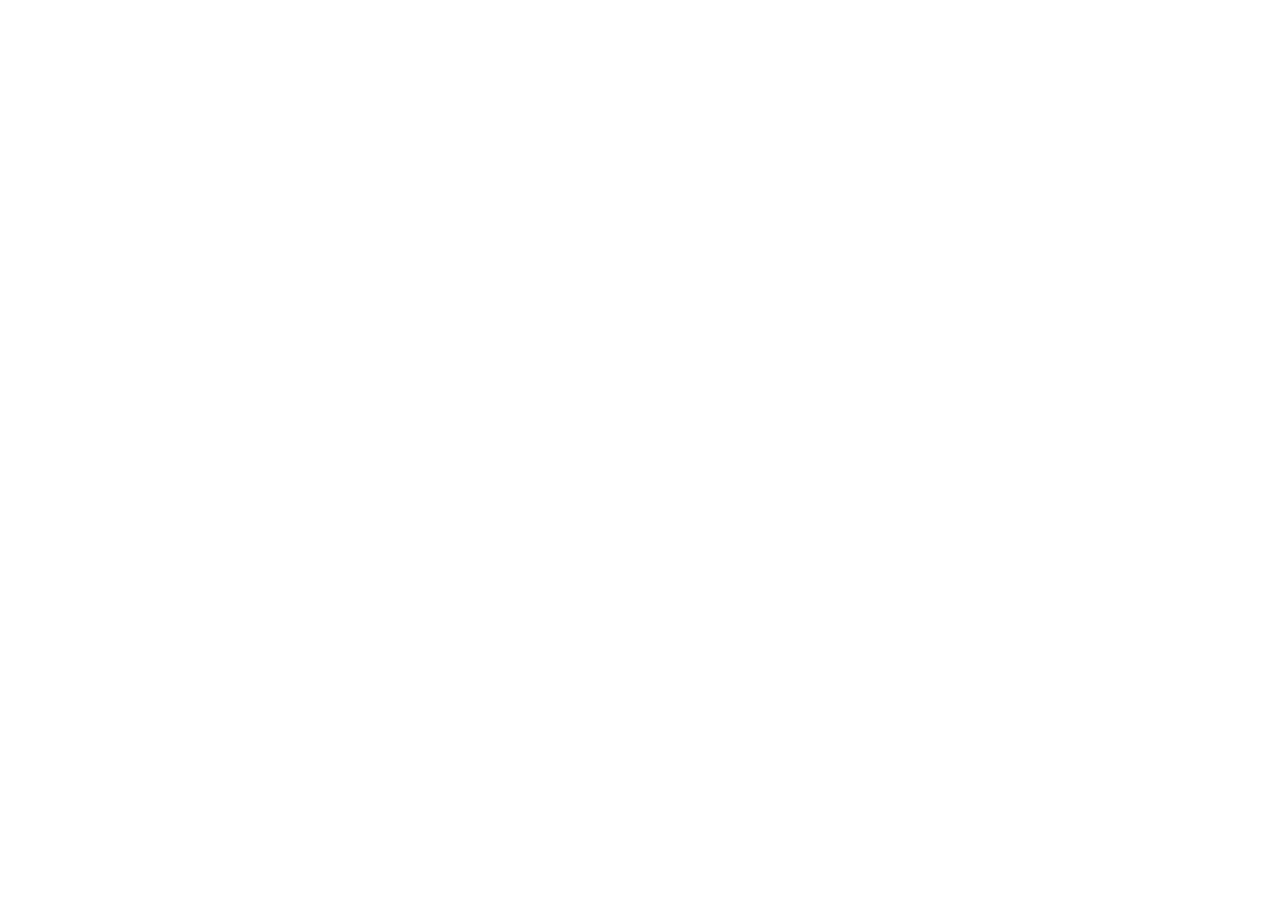
==== models/circle-of-confidence.html @ 65c9baf1 "home page" ====
<!DOCTYPE html>
<html lang="en">

<head>
    <meta charset="UTF-8">
    <meta name="viewport" content="width=device-width, initial-scale=1.0">
    <title>First Principles</title>

    <!-- FONTS -->
    <link rel="preconnect" href="https://fonts.googleapis.com">
    <link rel="preconnect" href="https://fonts.gstatic.com" crossorigin>
    <link href="https://fonts.googleapis.com/css2?family=Source+Serif+4:ital,opsz,wght@0,8..60,200..900;1,8..60,200..900&display=swap" rel="stylesheet">


    <link rel="stylesheet" href="css/style.css">
    <link rel="stylesheet" href="css/responsive.css">



</head>

<main>


</main>
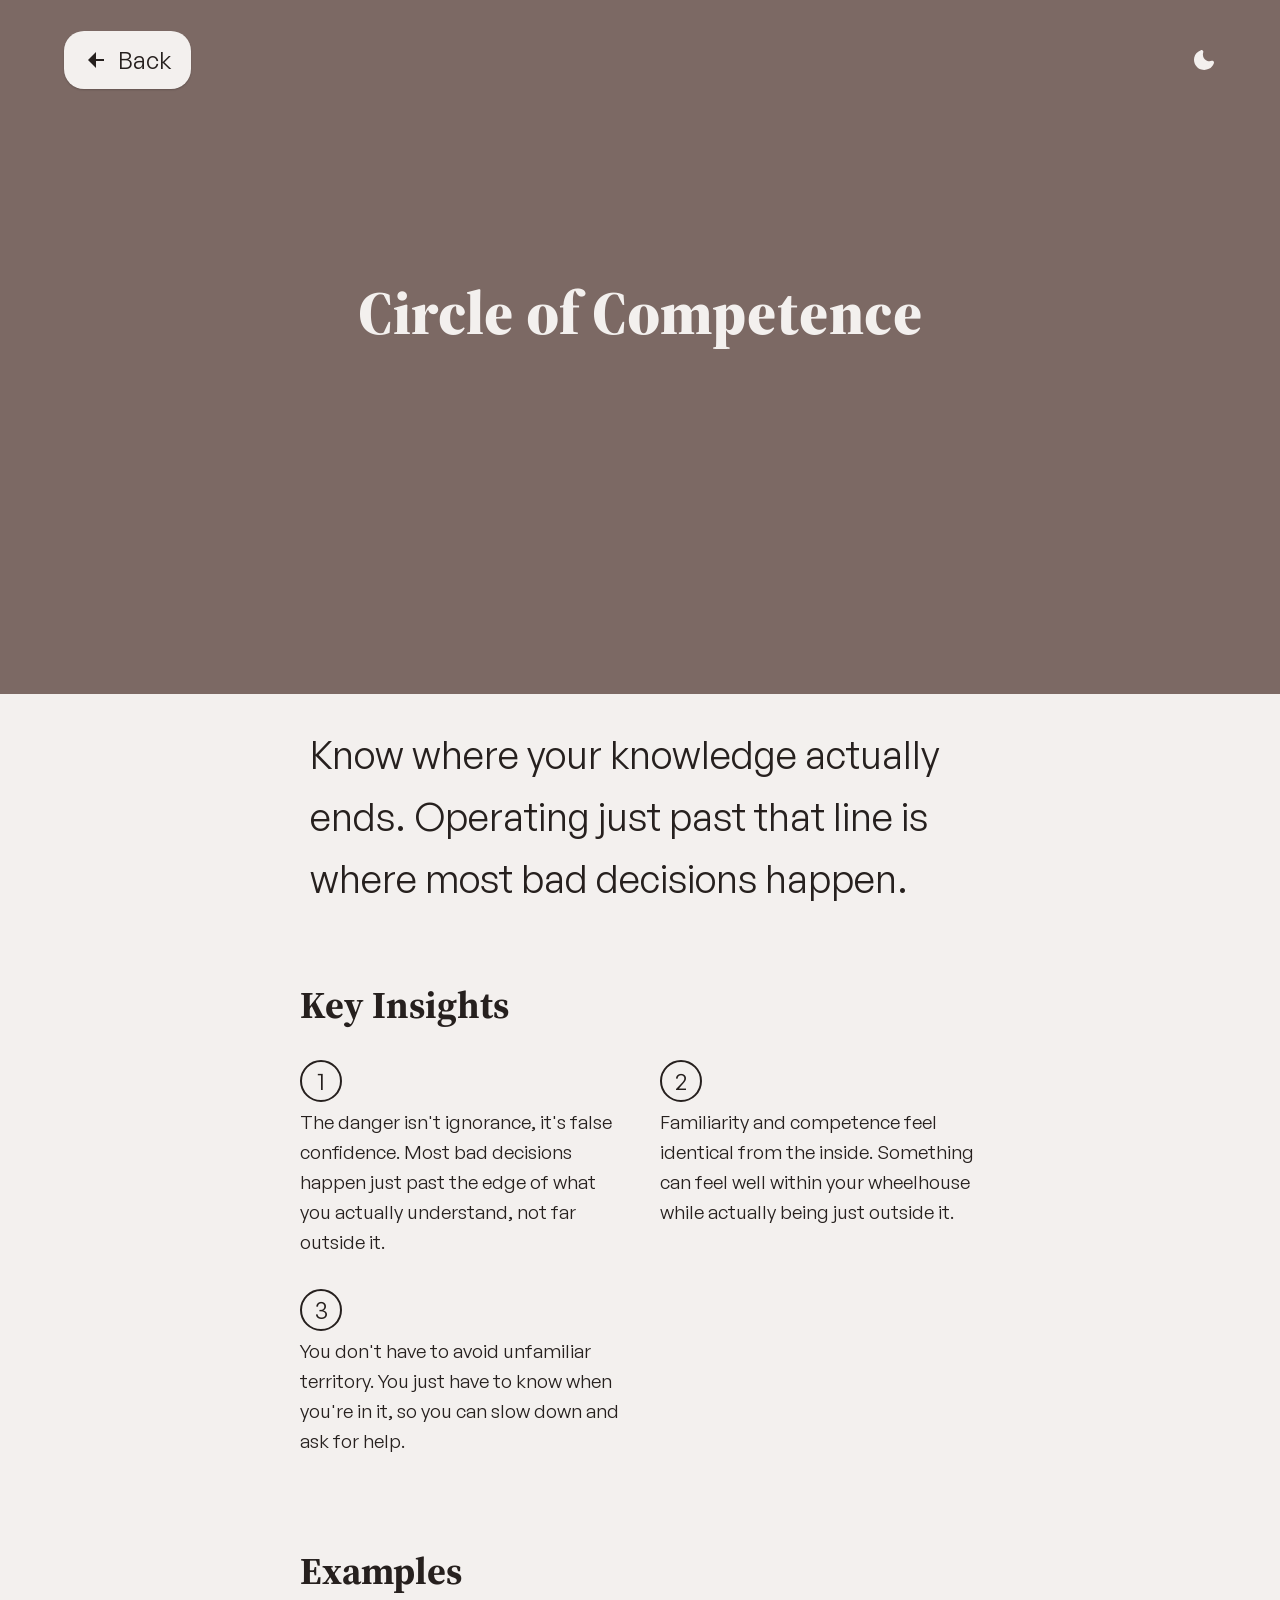
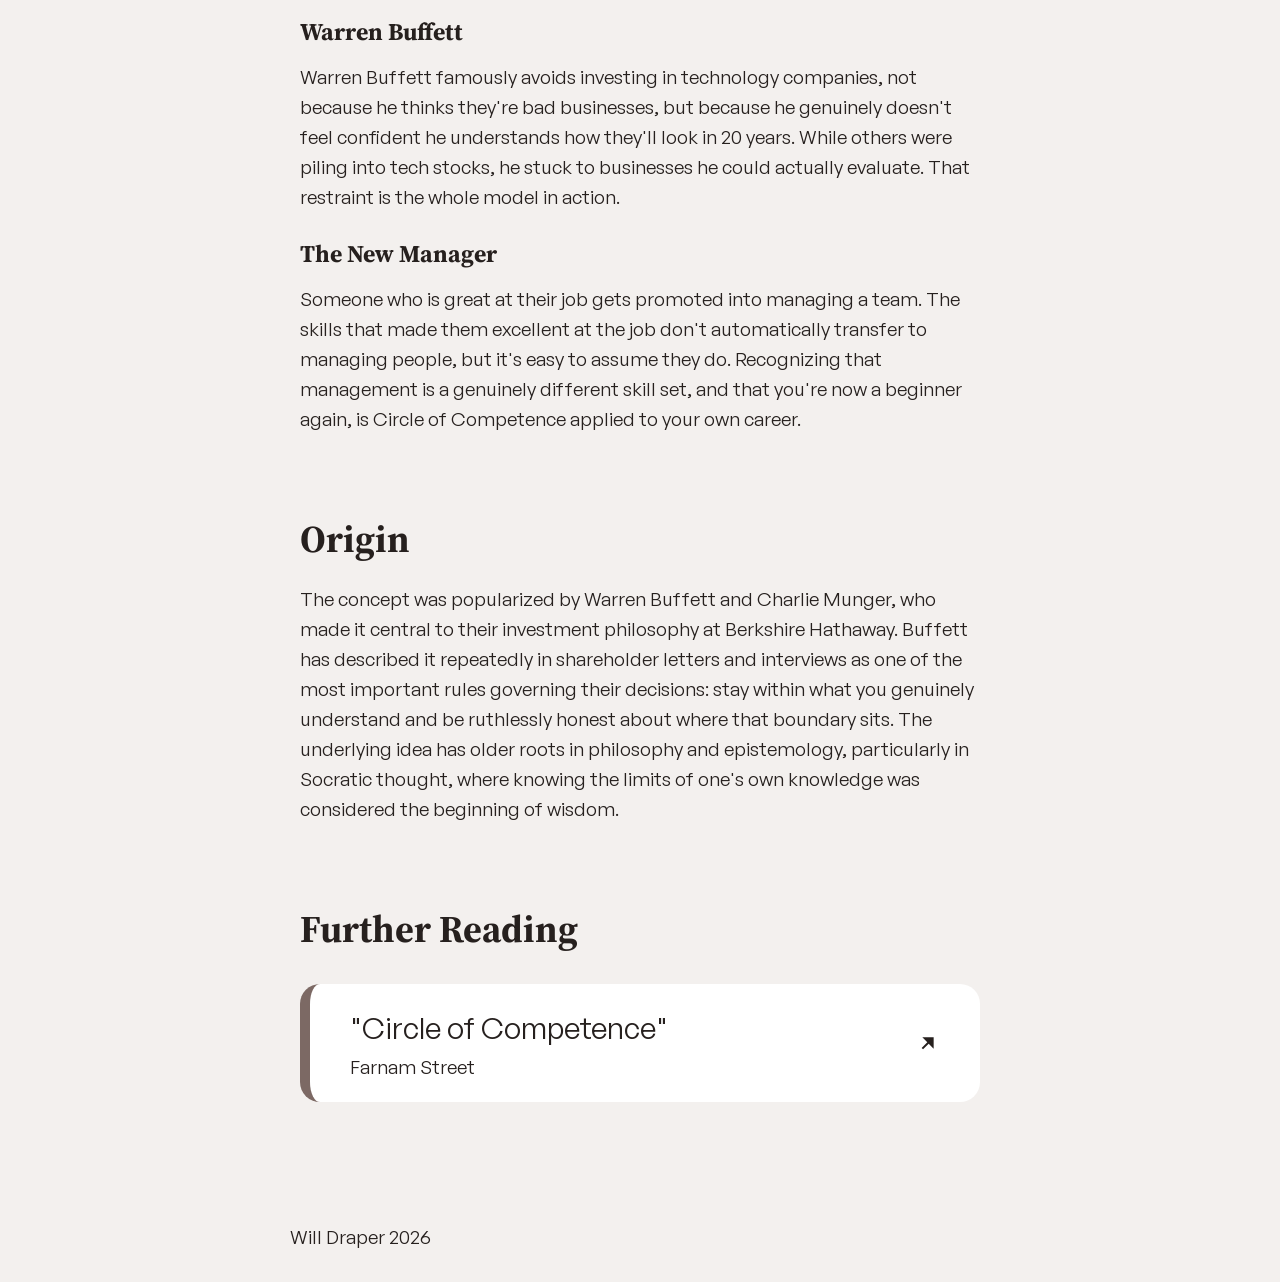
==== commit e184ba67: "built the rest of the pages" ====
--- a/models/circle-of-confidence.html
+++ b/models/circle-of-confidence.html
@@ -1,25 +1,263 @@
+<!-- circle-of-competence.html -->
+
 <!DOCTYPE html>
 <html lang="en">
 
 <head>
     <meta charset="UTF-8">
     <meta name="viewport" content="width=device-width, initial-scale=1.0">
-    <title>First Principles</title>
+    <title>Circle of Competence</title>
 
     <!-- FONTS -->
     <link rel="preconnect" href="https://fonts.googleapis.com">
     <link rel="preconnect" href="https://fonts.gstatic.com" crossorigin>
     <link href="https://fonts.googleapis.com/css2?family=Source+Serif+4:ital,opsz,wght@0,8..60,200..900;1,8..60,200..900&display=swap" rel="stylesheet">
 
-
-    <link rel="stylesheet" href="css/style.css">
-    <link rel="stylesheet" href="css/responsive.css">
-
-
+    <link rel="stylesheet" href="../css/model-style.css">
+    <link rel="stylesheet" href="../css/style.css">
+    <link rel="stylesheet" href="../css/responsive.css">
 
 </head>
 
-<main>
-
-
-</main>+<body>
+
+    <!-- ===================================
+    HEADER
+    =================================== -->
+
+    <header class="header" style="--card-bg: #7C6964">
+
+        <div class="header_nav">
+            <div class="nav">
+                <div class="nav_container">
+                    <div class="nav_container_content">
+                        <div class="content_button-container">
+                            <a href="../index.html" class="back-button">
+                                <img class="icons" src="../assets/left-arrow-black.svg" alt="back to">
+                                <div class="b2">Back</div>
+                            </a>
+                        </div>
+
+                        <div class="content_mode-container">
+                            <img class="icon" src="../assets/dark-mode-white.svg" alt="dark mode">
+                        </div>
+
+                    </div>
+                </div>
+            </div>
+            <div class="header-content">
+                <h1>
+                    Circle of Competence
+                </h1>
+            </div>
+        </div>
+
+        <div class="header-content"></div>
+
+    </header>
+
+    <!-- ===================================
+    CONTENT
+    =================================== -->
+
+    <section class="content">
+
+        <div class="content_text">
+
+            <!-- ===================================
+            CORE IDEA
+            =================================== -->
+
+            <div class="text_core-idea">
+                <div class="core-idea_text">
+                    <article class="b1-big">
+                        Know where your knowledge actually ends. Operating just past that line is where most bad decisions happen.
+                    </article>
+                </div>
+            </div>
+
+            <!-- ===================================
+            KEY INSIGHTS
+            =================================== -->
+
+            <div class="text_key-insights">
+                <div class="key-insights_header section-heading">
+                    Key Insights
+                </div>
+                <div class="key-insights_container">
+
+                    <!-- GROUP 1/2 -->
+                    <div class="container_group">
+
+                        <!-- INSIGHT 1 -->
+                        <div class="group_insight">
+                            <div class="insight_number-container">
+                                <article class="b2">1</article>
+                            </div>
+                            <article class="insight_description b3">
+                                The danger isn't ignorance, it's false confidence. Most bad decisions happen just past the edge of what you actually understand, not far outside it.
+                            </article>
+                        </div>
+
+                        <!-- INSIGHT 2 -->
+                        <div class="group_insight">
+                            <div class="insight_number-container">
+                                <article class="b2">2</article>
+                            </div>
+                            <article class="insight_description b3">
+                                Familiarity and competence feel identical from the inside. Something can feel well within your wheelhouse while actually being just outside it.
+                            </article>
+                        </div>
+
+                    </div>
+
+                    <!-- GROUP 2/2 -->
+                    <div class="container_group">
+
+                        <!-- INSIGHT 3 -->
+                        <div class="group_insight">
+                            <div class="insight_number-container">
+                                <article class="b2">3</article>
+                            </div>
+                            <article class="insight_description b3">
+                                You don't have to avoid unfamiliar territory. You just have to know when you're in it, so you can slow down and ask for help.
+                            </article>
+                        </div>
+
+                        <!-- EMPTY SLOT -->
+                        <div class="group_insight"></div>
+
+                    </div>
+                </div>
+            </div>
+
+            <!-- ===================================
+            EXAMPLES
+            =================================== -->
+
+            <div class="text_examples">
+                <article class="section-heading">
+                    Examples
+                </article>
+                <div class="examples_group">
+
+                    <div class="example">
+                        <h5>Warren Buffett</h5>
+                        <article class="b3">
+                            Warren Buffett famously avoids investing in technology companies, not because he thinks they're bad businesses, but because he genuinely doesn't feel confident he understands how they'll look in 20 years. While others were piling into tech stocks, he stuck to businesses he could actually evaluate. That restraint is the whole model in action.
+                        </article>
+                    </div>
+
+                    <div class="example">
+                        <h5>The New Manager</h5>
+                        <article class="b3">
+                            Someone who is great at their job gets promoted into managing a team. The skills that made them excellent at the job don't automatically transfer to managing people, but it's easy to assume they do. Recognizing that management is a genuinely different skill set, and that you're now a beginner again, is Circle of Competence applied to your own career.
+                        </article>
+                    </div>
+
+                </div>
+            </div>
+
+            <!-- ===================================
+            ORIGIN
+            =================================== -->
+
+            <div class="text_origin">
+                <article class="section-heading">
+                    Origin
+                </article>
+                <article class="b3">
+                    The concept was popularized by Warren Buffett and Charlie Munger, who made it central to their investment philosophy at Berkshire Hathaway. Buffett has described it repeatedly in shareholder letters and interviews as one of the most important rules governing their decisions: stay within what you genuinely understand and be ruthlessly honest about where that boundary sits. The underlying idea has older roots in philosophy and epistemology, particularly in Socratic thought, where knowing the limits of one's own knowledge was considered the beginning of wisdom.
+                </article>
+            </div>
+
+        </div>
+
+        <!-- ===================================
+        FURTHER READING
+        =================================== -->
+
+        <div class="content_further-reading">
+
+            <div class="further-reading_container">
+                <article class="section-heading">
+                    Further Reading
+                </article>
+            </div>
+
+            <div class="further-reading_content">
+
+                <div class="further-reading">
+                    <a href="https://fs.blog/circle-of-competence/" target="_blank" style="text-decoration: none; color: inherit; align-self: stretch;">
+                        <div class="source" style="--source-accent: #7C6964;">
+                            <div class="source_text">
+                                <article class="text_header b1">
+                                    "Circle of Competence"
+                                </article>
+                                <article class="b3">
+                                    Farnam Street
+                                </article>
+                            </div>
+                            <img src="../assets/45-arrow-black.svg" alt="link to new tab">
+                        </div>
+                    </a>
+                </div>
+
+            </div>
+
+        </div>
+
+        <!-- ===================================
+        FOOTER
+        =================================== -->
+
+        <footer class="footer">
+            <article class="b3">
+                <a href="https://www.willdraper.me/" target="_blank" style="color: inherit; text-decoration: none;">
+                    Will Draper 2026
+                </a>
+            </article>
+        </footer>
+
+    </section>
+
+</body>
+
+<script>
+    // Restore preference on page load
+    if (localStorage.getItem('theme') === 'dark') {
+        document.documentElement.setAttribute('data-theme', 'dark');
+        document.querySelector('.content_mode-container img').src = '../assets/light-mode-white.svg';
+        document.querySelectorAll('img[src*="left-arrow-black"]').forEach(el => el.src = el.src.replace('left-arrow-black.svg', 'left-arrow-white.svg'));
+        document.querySelectorAll('img[src*="45-arrow-black"]').forEach(el => el.src = el.src.replace('45-arrow-black.svg', '45-arrow-white.svg'));
+    }
+
+    const toggleBtn = document.querySelector('.content_mode-container img');
+
+    toggleBtn.addEventListener('click', function () {
+        const isDark = document.documentElement.getAttribute('data-theme') === 'dark';
+
+        if (isDark) {
+            document.documentElement.removeAttribute('data-theme');
+            localStorage.setItem('theme', 'light');
+            this.src = this.src.replace('light-mode-white.svg', 'dark-mode-white.svg');
+            document.querySelectorAll('img[src*="45-arrow-white"]').forEach(el => el.src = el.src.replace('45-arrow-white.svg', '45-arrow-black.svg'));
+            document.querySelectorAll('img[src*="left-arrow-white"]').forEach(el => el.src = el.src.replace('left-arrow-white.svg', 'left-arrow-black.svg'));
+        } else {
+            document.documentElement.setAttribute('data-theme', 'dark');
+            localStorage.setItem('theme', 'dark');
+            this.src = this.src.replace('dark-mode-white.svg', 'light-mode-white.svg');
+            document.querySelectorAll('img[src*="45-arrow-black"]').forEach(el => el.src = el.src.replace('45-arrow-black.svg', '45-arrow-white.svg'));
+            document.querySelectorAll('img[src*="left-arrow-black"]').forEach(el => el.src = el.src.replace('left-arrow-black.svg', 'left-arrow-white.svg'));
+        }
+    });
+
+    // Subtle hover enlarge
+    document.querySelectorAll('.source').forEach(el => {
+        el.style.transition = 'transform 0.2s ease';
+        el.addEventListener('mouseenter', () => el.style.transform = 'scale(1.01)');
+        el.addEventListener('mouseleave', () => el.style.transform = 'scale(1)');
+    });
+</script>
+
+</html>
--- a/css/model-style.css
+++ b/css/model-style.css
@@ -0,0 +1,336 @@
+/* model-style.css */
+
+body {
+    display: flex;
+    flex-direction: column;
+    min-height: 100vh;
+    background: var(--grayscale-surface-default, #F3F0EE);
+    margin: 0; 
+    background: var(--grayscale-surface-default, #F3F0EE);
+
+}
+
+.header{
+    display: flex;
+    flex-direction: column;
+    align-items: flex-start;
+    align-self: stretch;
+    background: var(--card-bg, #fff)
+}
+
+.header_nav{
+    display: flex;
+    flex-direction: column;
+    align-items: flex-start;
+    gap: 10px;
+    align-self: stretch;
+}
+
+.header-content{
+    display: flex;
+    padding: var(--model_header-padding, 70px) var(--model_header-margin, 20px);
+    justify-content: center;
+    align-items: center;
+    align-self: stretch;
+
+}
+
+/* ===================================
+    NAV
+    =================================== */
+
+.nav{
+    display: flex;
+    height: 120px;
+    padding: 0 var(--nav-margin, 16px);
+    justify-content: center;
+    align-items: center;
+    align-self: stretch;
+}
+
+.nav_container{
+    display: flex;
+    justify-content: center;
+    align-items: center;
+    flex: 1 0 0;
+    align-self: stretch;
+}
+
+.nav_container_content{
+    display: flex;
+    justify-content: space-between;
+    align-items: center;
+    flex: 1 0 0;
+    align-self: stretch;
+}
+
+.content_button-container{
+    display: flex;
+    padding: 4px 0;
+    flex-direction: column;
+    align-items: center;
+}
+
+.content_mode-container{
+    display: flex;
+    width: 153px;
+    padding: 4px 0;
+    justify-content: flex-end;
+    align-items: center;
+}
+
+.back-button{
+    text-decoration: none;
+    color: inherit;
+
+    display: flex;
+    padding: 10px 20px;
+    align-items: center;
+    gap: 10px;
+
+    border-radius: 20px;
+    background: var(--grayscale-surface-default, #F3F0EE);
+    box-shadow: 0 1px 2px 0 rgba(0, 0, 0, 0.20);
+}
+
+/* ===================================
+    CONTENT
+    =================================== */
+
+.content{
+    display: flex;
+    padding: 0 var(--model_content-margin, 20px);
+    flex-direction: column;
+    align-items: flex-start;
+    align-self: stretch;
+    max-width: 1511px;
+    margin: 0 auto;
+}
+
+.content_text{
+    display: flex;
+    padding: 0 10px;
+    flex-direction: column;
+    align-items: flex-start;
+    align-self: stretch;
+}
+
+/* ===================================
+    CORE IDEA
+    =================================== */
+
+.text_core-idea{
+    display: flex;
+    padding: 30px 10px;
+    align-items: flex-start;
+    gap: 10px;
+    align-self: stretch;
+}
+
+.core-idea_text{
+    flex: 1 0 0;
+}
+
+/* ===================================
+    KEY INSIGHTS
+    =================================== */
+
+.text_key-insights{
+    display: flex;
+    padding: 40px 0;
+    flex-direction: column;
+    align-items: flex-start;
+    gap: 20px;
+    align-self: stretch;
+}
+
+.key-insights_header{
+    color: var(--grayscale-surface-negative, #26201E);
+}
+
+.key-insights_container{
+    display: flex;
+    flex-direction: column;
+    align-items: flex-start;
+    gap: 12px;
+    align-self: stretch;
+}
+
+.container_group{
+    display: flex;
+    align-items: flex-start;
+    gap: 40px;
+    align-self: stretch;
+}
+
+.group_insight{
+    display: flex;
+    padding: 10px 0;
+    flex-direction: column;
+    align-items: flex-start;
+    gap: 5px;
+    flex: 1 0 0;
+}
+
+.insight_number-container{
+    display: flex;
+    height: var(--model_insight_number-container-size, 24px);
+    justify-content: center;
+    align-items: center;
+    gap: 10px;
+    aspect-ratio: 1/1;
+
+    /* STYLE */
+    border-radius: 100px;
+    border: 2px solid var(--grayscale-surface-negative, #26201E);
+}
+
+.insight_description{
+    align-self: stretch;
+}
+
+/* ===================================
+    EXAMPLES
+    =================================== */
+
+.text_examples{
+    display: flex;
+    padding: 40px 0;
+    flex-direction: column;
+    align-items: flex-start;
+    gap: 20px;
+    align-self: stretch;
+}
+
+.examples_group{
+    display: flex;
+    flex-direction: column;
+    align-items: flex-start;
+    gap: 26px;
+    align-self: stretch;
+}
+
+.example{
+    display: flex;
+    flex-direction: column;
+    align-items: flex-start;
+    gap: 15px;
+    align-self: stretch;
+}
+
+.example_header{
+    align-self: stretch;
+}
+
+/* ===================================
+    ORIGIN
+    =================================== */
+
+.text_origin{
+    display: flex;
+    padding: 40px 0;
+    flex-direction: column;
+    align-items: flex-start;
+    gap: 20px;
+    align-self: stretch;
+}
+
+
+/* ===================================
+    FURTHER READING
+    =================================== */
+
+.content_further-reading{
+    display: flex;
+    padding: 40px 0;
+    flex-direction: column;
+    align-items: flex-start;
+    gap: 20px;
+    align-self: stretch;
+}
+
+.further-reading_container{
+    display: flex;
+    padding: 0 10px;
+    align-items: center;
+    gap: 10px;
+    align-self: stretch;
+}
+
+.further-reading_content{
+    display: flex;
+    flex-direction: column;
+    align-items: flex-start;
+    gap: 10px;
+    align-self: stretch;
+}
+
+/* FURTHER READING COMPONET */
+
+.further-reading{
+    display: flex;
+    padding: 10px;
+    flex-direction: column;
+    justify-content: center;
+    align-items: center;
+    gap: 10px;
+    align-self: stretch;
+}
+
+.source {
+    display: flex;
+    padding: 20px 40px;
+    align-items: center;
+    align-self: stretch;
+
+    border-radius: 20px;
+    border-left: 10px solid var(--source-accent, #647E7D);
+    background: var(--grayscale-surface-elevated, #FFF);
+}
+
+.source_text{
+    display: flex;
+    flex-direction: column;
+    align-items: flex-start;
+    flex: 1 0 0;
+}
+
+.text_header{
+    align-self: stretch;
+}
+
+/* ===================================
+    INTERACTIONS
+    =================================== */
+
+/* BACK BUTTON HOVER */
+.back-button {
+    transition: transform 0.2s ease;
+}
+
+.back-button:hover {
+    transform: scale(1.03);
+}
+
+/* DARK/LIGHT MDOE HOVER */
+.content_mode-container img {
+    transition: transform 0.2s ease;
+    cursor: pointer;
+}
+
+.content_mode-container img:hover {
+    transform: scale(1.1);
+}
+
+.footer a:hover {
+    text-decoration: underline;
+}
+
+/* FURTHER READING HOVER */
+.source {
+    transition: transform 0.2s ease;
+}
+
+.source:hover {
+    transform: scale(1.01);
+}
--- a/css/style.css
+++ b/css/style.css
@@ -0,0 +1,208 @@
+/* style.css */
+
+/* ===================================
+    GRAYSCALE PALETTE
+    =================================== */
+
+:root {
+    --grayscale-00:  #FFFFFF;
+    --grayscale-50:  #F3F0EE;
+    --grayscale-100: #EAE4E1;
+    --grayscale-200: #D6CAC1;
+    --grayscale-300: #C1AD9F;
+    --grayscale-400: #A69589;
+    --grayscale-500: #8D7F74;
+    --grayscale-600: #74675F;
+    --grayscale-700: #5D524B;
+    --grayscale-800: #463E39;
+    --grayscale-900: #2F2824;
+    --grayscale-950: #26201E;
+
+    /* semantic tokens — light mode defaults */
+    --grayscale-surface-default:   var(--grayscale-50);
+    --grayscale-surface-elevated:  var(--grayscale-00);
+    --grayscale-surface-negative:  var(--grayscale-950);
+    --grayscale-border-default:    #FFFFFF;
+    --grayscale-text-title:        var(--grayscale-950);
+    --grayscale-text-body:         var(--grayscale-950);
+    --grayscale-text-negative:     var(--grayscale-50);
+}
+
+/* dark mode — swap semantic tokens */
+[data-theme="dark"] {
+    --grayscale-surface-default:   var(--grayscale-950);
+    --grayscale-surface-elevated:  var(--grayscale-700);
+    --grayscale-surface-negative:  var(--grayscale-50);
+    --grayscale-border-default:    #FFFFFF;
+    --grayscale-text-title:        var(--grayscale-50);
+    --grayscale-text-body:         var(--grayscale-50);
+    --grayscale-text-negative:     var(--grayscale-950);
+}
+
+/* ===================================
+    FONTS
+    =================================== */
+
+@font-face {
+  font-family: 'General Sans Variable';
+  src: url('../fonts/GeneralSans-Variable.ttf') format('truetype');
+  font-weight: normal;
+  font-style: normal;
+}
+
+
+/* ===================================
+    VARIABLES
+    =================================== */
+
+h1{
+    color: #F3F0EE;
+    text-align: center;
+
+    /* Heading/H1 */
+    font-family: var(--fonts-style-heading, "Source Serif 4");
+    font-size: var(--fonts-size-heading-H1, 40px);
+    font-style: normal;
+    font-weight: 900;
+    line-height: var(--fonts-line-height-heading-H1, 52px); /* 130% */
+}
+
+
+h2{
+    color: var(--grayscale-text-title, #26201E);
+
+    /* Heading/H2 */
+    font-family: var(--fonts-style-heading, "Source Serif 4");
+    font-size: var(--fonts-size-heading-H2, 31px);
+    font-style: normal;
+    font-weight: 500;
+    line-height: var(--fonts-line-height-heading-H2, 41px); /* 132.258% */
+}
+
+h3{
+    color: var(--grayscale-surface-negative, #26201E);
+
+    /* Heading/H3 */
+    font-family: var(--fonts-style-heading, "Source Serif 4");
+    font-size: var(--fonts-size-heading-H3, 25px);
+    font-style: normal;
+    font-weight: 700;
+    line-height: var(--fonts-line-height-heading-H3, 32px); /* 128% */
+}
+
+h4{
+    color: var(--grayscale-text-title, #26201E);
+
+    /* Heading/H4 */
+    color: var(--grayscale-text-title, #26201E);
+
+    /* Heading/H4 */
+    font-family: var(--fonts-style-heading, "Source Serif 4");
+    font-size: var(--fonts-size-heading-H4, 19px);
+    font-style: normal;
+    font-weight: 700;
+    line-height: var(--fonts-line-height-heading-H4, 25px); /* 131.579% */
+    margin: 0;
+}
+
+h5{
+    color: var(--grayscale-surface-negative, #26201E);
+
+    /* Heading/H5 */
+    font-family: var(--fonts-style-heading, "Source Serif 4");
+    font-size: var(--fonts-size-heading-H5, 15px);
+    font-style: normal;
+    font-weight: 700;
+    line-height: var(--fonts-line-height-heading-H5, 20px); /* 133.333% */
+    margin: 0;
+}
+
+.section-heading {
+    color: var(--grayscale-surface-negative, #26201E);
+    font-family: var(--fonts-style-heading, "Source Serif 4");
+    font-size: var(--fonts-size-heading-H3, 25px);
+    font-style: normal;
+    font-weight: 700;
+    line-height: var(--fonts-line-height-heading-H3, 32px);
+}
+
+
+
+
+p{
+    color: var(--grayscale-text-title, #26201E);
+    margin: 0;
+}
+
+.b1-big{
+    color: var(--grayscale-surface-negative, #26201E);
+
+    /* Body/B1-Big */
+    font-family: var(--fonts-style-body, "General Sans Variable");
+    font-size: var(--fonts-size-heading-H3, 25px);
+    font-style: normal;
+    font-weight: 500;
+    line-height: var(--fonts-size-heading-H1, 40px); /* 160% */
+}
+
+
+.b1 {
+    color: var(--grayscale-text-body, #26201E);
+    font-family: var(--fonts-style-body, "General Sans Variable");
+    font-size: var(--fonts-size-body-B1, 19px);
+    font-style: normal;
+    font-weight: 500;
+    line-height: var(--fonts-line-height-body-B1, 31px);
+}
+
+.b2{
+    color: var(--grayscale-text-body, #26201E);
+
+    /* Body/B2 */
+    font-family: var(--fonts-style-body, "General Sans Variable");
+    font-size: var(--fonts-size-body-B2, 15px);
+    font-style: normal;
+    font-weight: 500;
+    line-height: var(--fonts-line-height-body-B2, 24px); /* 160% */
+
+}
+
+.b3{
+    color: var(--grayscale-text-body, #26201E);
+
+    /* Body/B3 */
+    font-family: var(--fonts-style-body, "General Sans Variable");
+    font-size: var(--fonts-size-body-B3, 12px);
+    font-style: normal;
+    font-weight: 500;
+    line-height: var(--fonts-line-height-body-B3, 19px); /* 158.333% */
+}
+
+/* ===================================
+    ASSETS
+    =================================== */
+
+.icons{
+    width: 24px;
+    height: 24px;
+    flex-shrink: 0;
+    aspect-ratio: 1/1;
+}
+
+.logo{
+    width: 68px;
+    height: 68px;
+}
+
+/* ===================================
+    FOOTER
+    =================================== */
+
+.footer{
+    display: flex;
+    padding: 70px 0 30px 0;
+    flex-direction: column;
+    align-items: flex-start;
+    gap: 10px;
+    align-self: stretch;
+}
--- a/css/responsive.css
+++ b/css/responsive.css
@@ -0,0 +1,149 @@
+/* responsive.css */
+
+/* ===================================
+    BASE / MOBILE
+    Base font size: 16px → 1rem
+=================================== */
+
+:root {
+
+    /* layout variables — mobile */
+    --card-width: 330px;
+    --nav-margin: 16px;
+    --home_content-margin: 20px;
+    --home_content_header-margin: 0px;
+    --card_text_body-min-width: 263px;
+    --model_content-margin: 20px;
+    --model_header-margin: 20px;
+    --model_illustration-size: 346px;
+    --model_insight_number-container-size: 24px;
+
+    /* fonts / size / heading */
+    --fonts-size-heading-H1: 2.5rem;      /* 40px */
+    --fonts-size-heading-H2: 1.9375rem;   /* 31px */
+    --fonts-size-heading-H3: 1.5625rem;   /* 25px */
+    --fonts-size-heading-H4: 1.1875rem;   /* 19px */
+    --fonts-size-heading-H5: 0.9375rem;   /* 15px */
+    --fonts-size-heading-H6: 0.75rem;     /* 12px */
+
+    /* fonts / size / body */
+    --fonts-size-body-B1: 1.1875rem;      /* 19px */
+    --fonts-size-body-B2: 0.9375rem;      /* 15px */
+    --fonts-size-body-B3: 0.75rem;        /* 12px */
+
+    /* fonts / line-height / heading */
+    --fonts-line-height-heading-H1: 3.25rem;    /* 52px */
+    --fonts-line-height-heading-H2: 2.5625rem;  /* 41px */
+    --fonts-line-height-heading-H3: 2rem;       /* 32px */
+    --fonts-line-height-heading-H4: 1.5625rem;  /* 25px */
+    --fonts-line-height-heading-H5: 1.25rem;    /* 20px */
+    --fonts-line-height-heading-H6: 1rem;       /* 16px */
+
+    /* fonts / line-height / body */
+    --fonts-line-height-body-B1: 1.9375rem;     /* 31px */
+    --fonts-line-height-body-B2: 1.5rem;        /* 24px */
+    --fonts-line-height-body-B3: 1.1875rem;     /* 19px */
+}
+
+
+/* ===================================
+    TABLET  ≥ 768px
+=================================== */
+
+@media (min-width: 807px) {
+
+    :root {
+
+        /* layout variables — tablet */
+        --card-width: 377px;
+        --nav-margin: 32px;
+        --home_content-margin: 20px;
+        --home_content_header-margin: 80px;
+        --card_text_body-min-width: 301px;
+        --model_content-margin: 20px;
+        --model_header-margin: 20px;
+        --model_illustration-size: 397px;
+        --model_insight_number-container-size: 30px;
+        --model_header-padding: 100px;
+
+        /* fonts / size / heading */
+        --fonts-size-heading-H1: 3.125rem;    /* 50px */
+        --fonts-size-heading-H2: 2.4375rem;   /* 39px */
+        --fonts-size-heading-H3: 1.9375rem;   /* 31px */
+        --fonts-size-heading-H4: 1.5rem;      /* 24px */
+        --fonts-size-heading-H5: 1.1875rem;   /* 19px */
+        --fonts-size-heading-H6: 0.9375rem;   /* 15px */
+
+        /* fonts / size / body */
+        --fonts-size-body-B1: 1.5rem;         /* 24px */
+        --fonts-size-body-B2: 1.1875rem;      /* 19px */
+        --fonts-size-body-B3: 0.9375rem;      /* 15px */
+
+        /* fonts / line-height / heading */
+        --fonts-line-height-heading-H1: 4rem;       /* 64px */
+        --fonts-line-height-heading-H2: 3.1875rem;  /* 51px */
+        --fonts-line-height-heading-H3: 2.5rem;     /* 40px */
+        --fonts-line-height-heading-H4: 1.9375rem;  /* 31px */
+        --fonts-line-height-heading-H5: 1.5625rem;  /* 25px */
+        --fonts-line-height-heading-H6: 1.25rem;    /* 20px */
+
+        /* fonts / line-height / body */
+        --fonts-line-height-body-B1: 2.4375rem;     /* 39px */
+        --fonts-line-height-body-B2: 1.875rem;      /* 30px */
+        --fonts-line-height-body-B3: 1.5rem;        /* 24px */
+    }
+
+}
+
+/* ===================================
+    DESKTOP  ≥ 1024px
+=================================== */
+
+@media (min-width: 1024px) {
+
+    :root {
+
+        /* layout variables — desktop */
+        --card-width: 392px;
+        --nav-margin: 64px;
+        --home_content-margin: 120px;
+        --home_content_header-margin: 300px;
+        --card_text_body-min-width: 313px;
+        --model_content-margin: 290px;
+        --model_header-margin: 140px;
+        --model_illustration-size: 521px;
+        --model_insight_number-container-size: 38px;
+        --model_header-padding: 100px;
+
+        /* fonts / size / heading */
+        --fonts-size-heading-H1: 3.875rem;    /* 62px */
+        --fonts-size-heading-H2: 3.0625rem;   /* 49px */
+        --fonts-size-heading-H3: 2.375rem;    /* 38px */
+        --fonts-size-heading-H4: 1.875rem;    /* 30px */
+        --fonts-size-heading-H5: 1.5rem;      /* 24px */
+        --fonts-size-heading-H6: 1.1875rem;   /* 19px */
+
+        /* fonts / size / body */
+        --fonts-size-body-B1: 1.875rem;       /* 30px */
+        --fonts-size-body-B2: 1.5rem;         /* 24px */
+        --fonts-size-body-B3: 1.1875rem;      /* 19px */
+
+        /* fonts / line-height / heading */
+        --fonts-line-height-heading-H1: 5.0625rem;  /* 81px */
+        --fonts-line-height-heading-H2: 3.9375rem;  /* 63px */
+        --fonts-line-height-heading-H3: 3.125rem;   /* 50px */
+        --fonts-line-height-heading-H4: 2.4375rem;  /* 39px */
+        --fonts-line-height-heading-H5: 1.9375rem;  /* 31px */
+        --fonts-line-height-heading-H6: 1.5rem;     /* 24px */
+
+        /* fonts / line-height / body */
+        --fonts-line-height-body-B1: 3rem;          /* 48px */
+        --fonts-line-height-body-B2: 2.375rem;      /* 38px */
+        --fonts-line-height-body-B3: 1.875rem;      /* 30px */
+    }
+
+    .content_mode-container {
+        display: flex;
+    }
+
+}
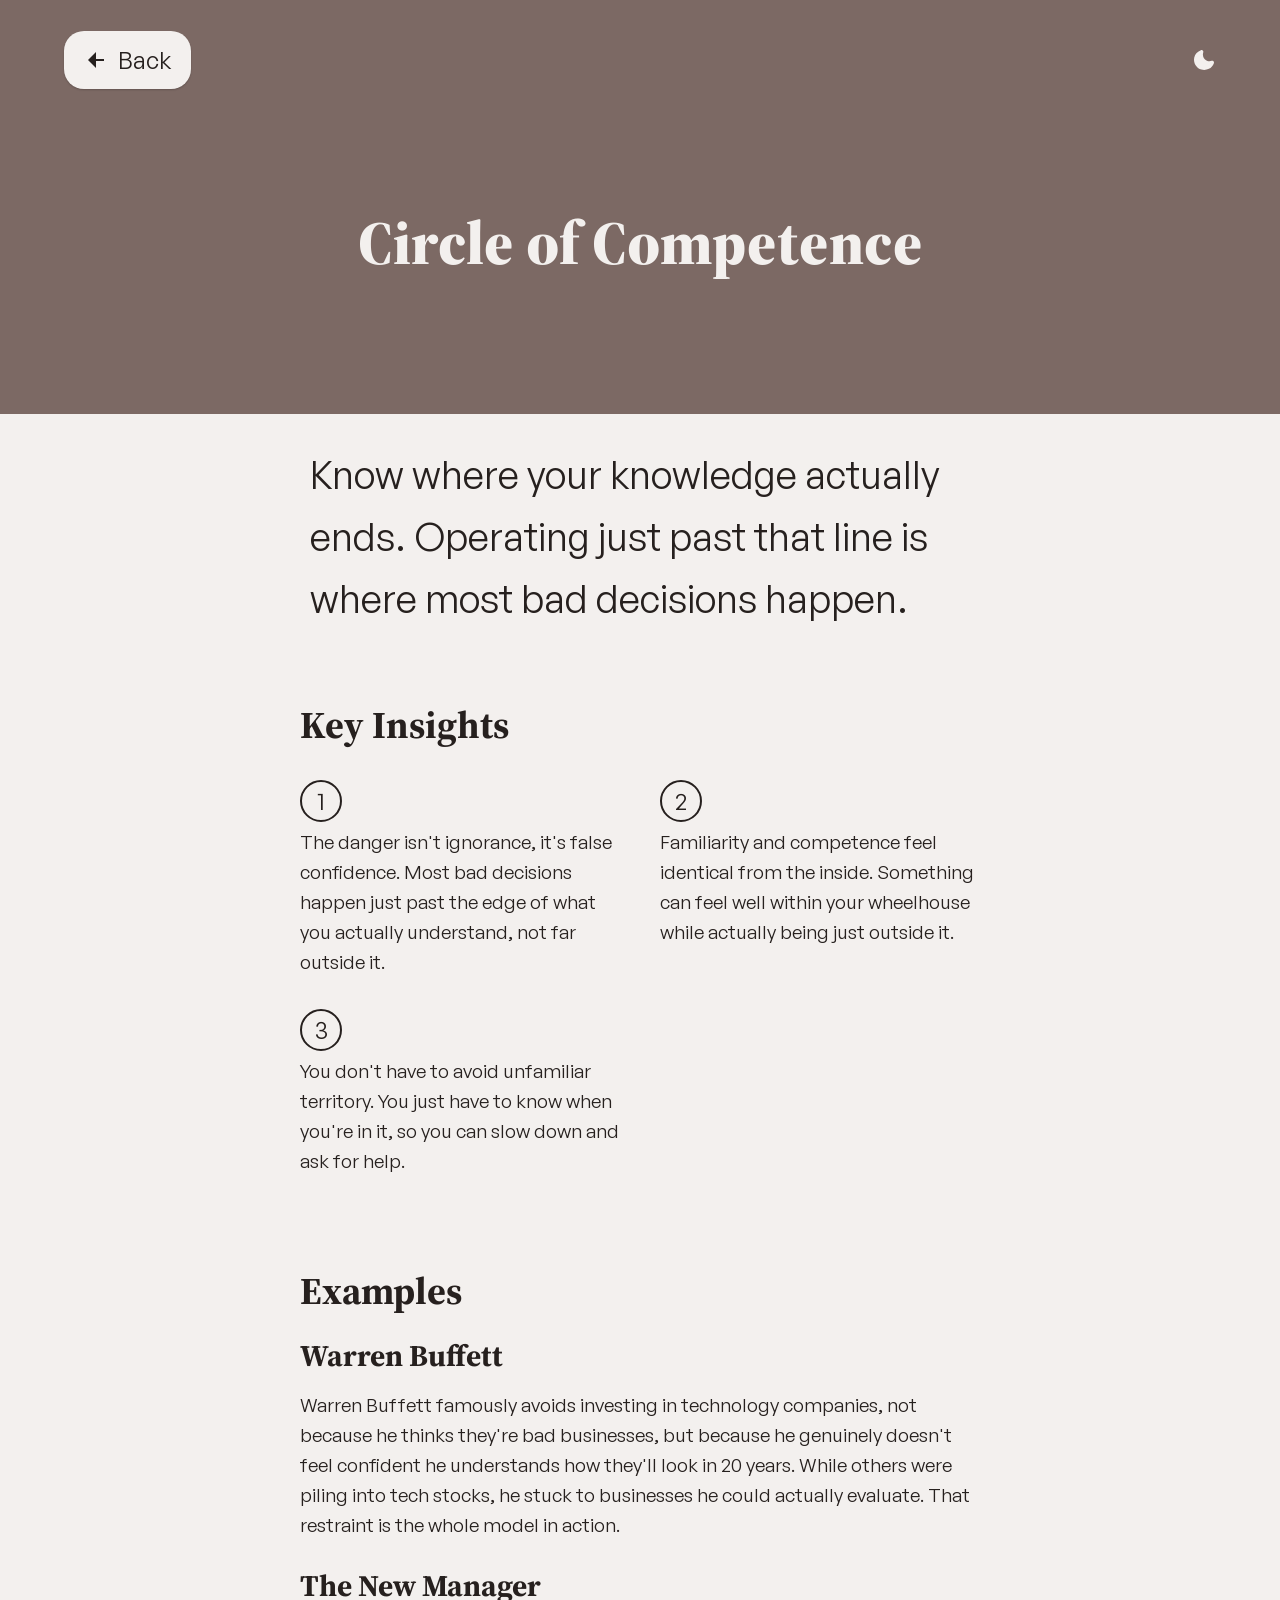
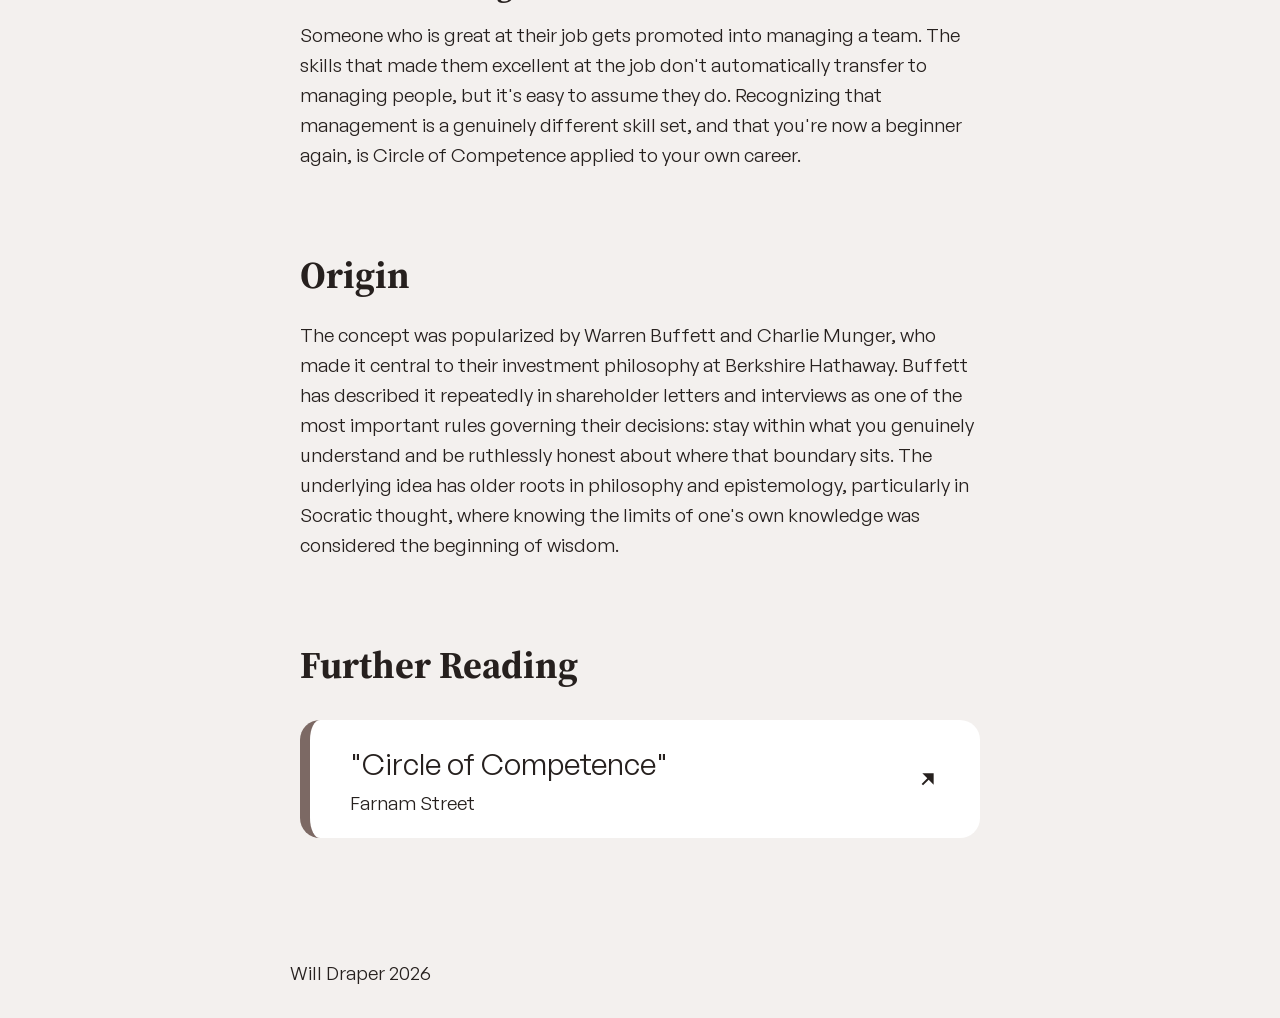
==== commit afb2d07c: "updates" ====
--- a/models/circle-of-confidence.html
+++ b/models/circle-of-confidence.html
@@ -60,7 +60,7 @@
     CONTENT
     =================================== -->
 
-    <section class="content">
+    <main class="content">
 
         <div class="content_text">
 
@@ -142,14 +142,14 @@
                 <div class="examples_group">
 
                     <div class="example">
-                        <h5>Warren Buffett</h5>
+                        <h2 class="example-heading">Warren Buffett</h2>
                         <article class="b3">
                             Warren Buffett famously avoids investing in technology companies, not because he thinks they're bad businesses, but because he genuinely doesn't feel confident he understands how they'll look in 20 years. While others were piling into tech stocks, he stuck to businesses he could actually evaluate. That restraint is the whole model in action.
                         </article>
                     </div>
 
                     <div class="example">
-                        <h5>The New Manager</h5>
+                        <h2 class="example-heading">The New Manager</h2>
                         <article class="b3">
                             Someone who is great at their job gets promoted into managing a team. The skills that made them excellent at the job don't automatically transfer to managing people, but it's easy to assume they do. Recognizing that management is a genuinely different skill set, and that you're now a beginner again, is Circle of Competence applied to your own career.
                         </article>
@@ -207,6 +207,8 @@
 
         </div>
 
+
+
         <!-- ===================================
         FOOTER
         =================================== -->
@@ -218,9 +220,7 @@
                 </a>
             </article>
         </footer>
-
-    </section>
-
+        
 </body>
 
 <script>
@@ -260,4 +260,6 @@
     });
 </script>
 
+</main>
+
 </html>
--- a/css/style.css
+++ b/css/style.css
@@ -67,6 +67,14 @@
     line-height: var(--fonts-line-height-heading-H1, 52px); /* 130% */
 }
 
+h1.intro {
+    color: var(--grayscale-text-title, #26201E);
+    font-family: var(--fonts-style-heading, "Source Serif 4");
+    font-size: var(--fonts-size-heading-H2, 31px);
+    font-weight: 500;
+    line-height: var(--fonts-line-height-heading-H2, 41px);
+    text-align: left;
+}
 
 h2{
     color: var(--grayscale-text-title, #26201E);
@@ -78,6 +86,25 @@
     font-weight: 500;
     line-height: var(--fonts-line-height-heading-H2, 41px); /* 132.258% */
 }
+
+h2.text_header {
+    font-family: var(--fonts-style-heading, "Source Serif 4");
+    font-size: var(--fonts-size-heading-H4, 19px);
+    font-weight: 700;
+    line-height: var(--fonts-line-height-heading-H4, 25px);
+    color: var(--grayscale-text-title, #26201E);
+    margin: 0;
+}
+
+h2.example-heading {
+    font-size: var(--fonts-size-heading-H4, 19px);
+    font-weight: 700;
+    line-height: var(--fonts-line-height-heading-H4, 25px);
+    font-family: var(--fonts-style-heading, "Source Serif 4");
+    color: var(--grayscale-text-title, #26201E);
+    margin: 0;
+}
+
 
 h3{
     color: var(--grayscale-surface-negative, #26201E);
@@ -205,4 +232,6 @@
     align-items: flex-start;
     gap: 10px;
     align-self: stretch;
+    max-width: 1511px;
+
 }
--- a/css/responsive.css
+++ b/css/responsive.css
@@ -17,6 +17,7 @@
     --model_header-margin: 20px;
     --model_illustration-size: 346px;
     --model_insight_number-container-size: 24px;
+    --model_header-padding: 30px;
 
     /* fonts / size / heading */
     --fonts-size-heading-H1: 2.5rem;      /* 40px */
@@ -64,7 +65,7 @@
         --model_header-margin: 20px;
         --model_illustration-size: 397px;
         --model_insight_number-container-size: 30px;
-        --model_header-padding: 100px;
+        --model_header-padding: 30px;
 
         /* fonts / size / heading */
         --fonts-size-heading-H1: 3.125rem;    /* 50px */
@@ -113,7 +114,7 @@
         --model_header-margin: 140px;
         --model_illustration-size: 521px;
         --model_insight_number-container-size: 38px;
-        --model_header-padding: 100px;
+        --model_header-padding: 30px;
 
         /* fonts / size / heading */
         --fonts-size-heading-H1: 3.875rem;    /* 62px */
